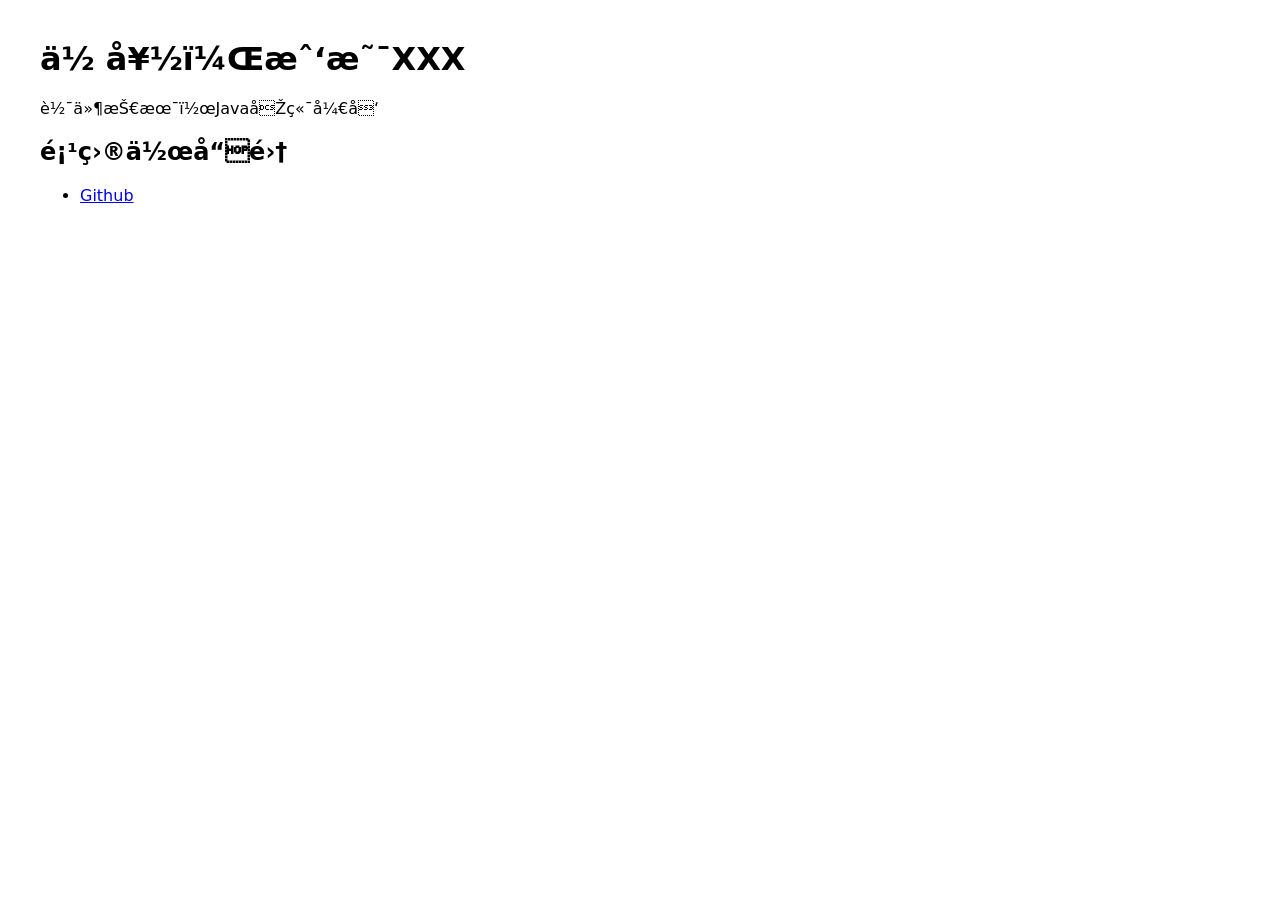
==== index.html @ 96afe9bb "init my site" ====
<!DOCTYPE html>
<html lang="zh‑CN">
<head>
  <meta charset="UTF‑8">
  <title>我的个人主页</title>
  <style>
    body {font-family:system-ui;margin:40px;max‑width:800px;}
  </style>
</head>
<body>
  <h1>你好，我是XXX</h1>
  <p>软件技术｜Java后端开发</p>
  <h2>项目作品集</h2>
  <ul>
    <li><a href="https://github.com/Cheerful063">Github</a></li>
  </ul>
</body>
</html>
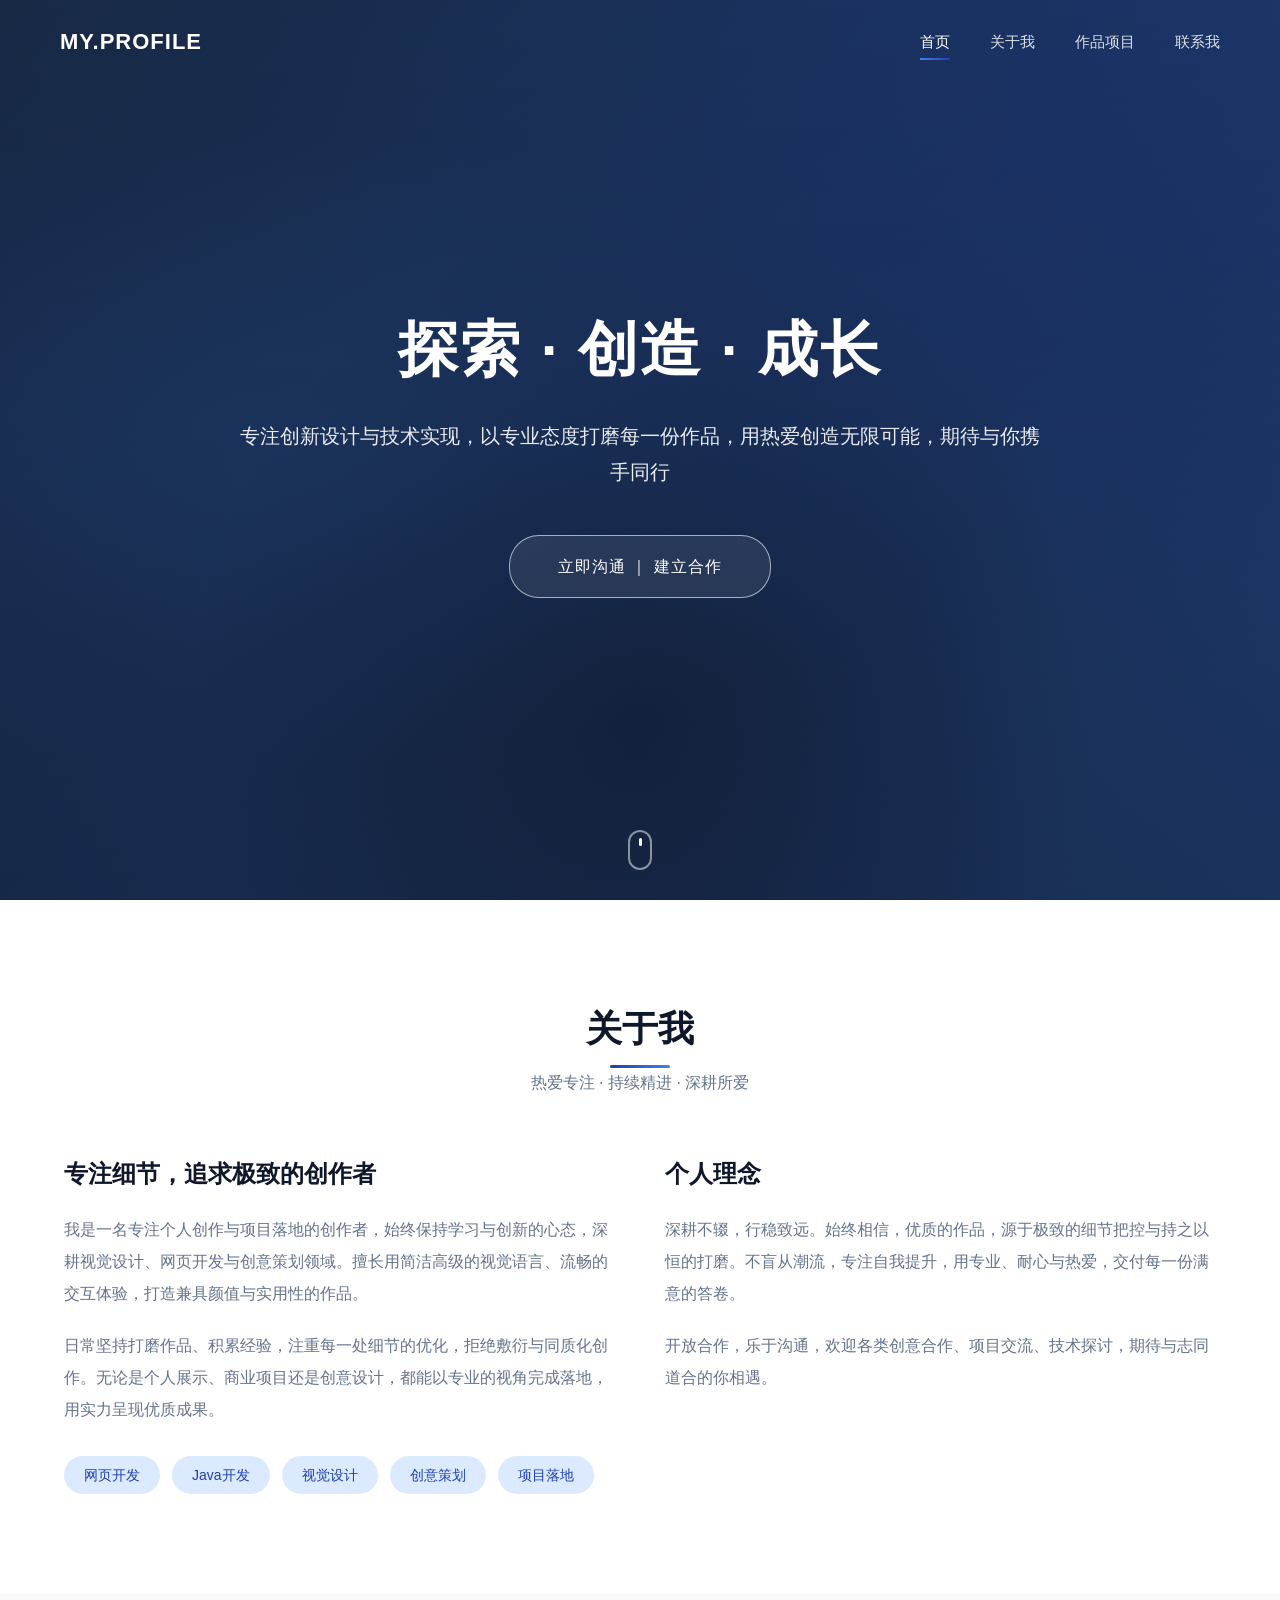
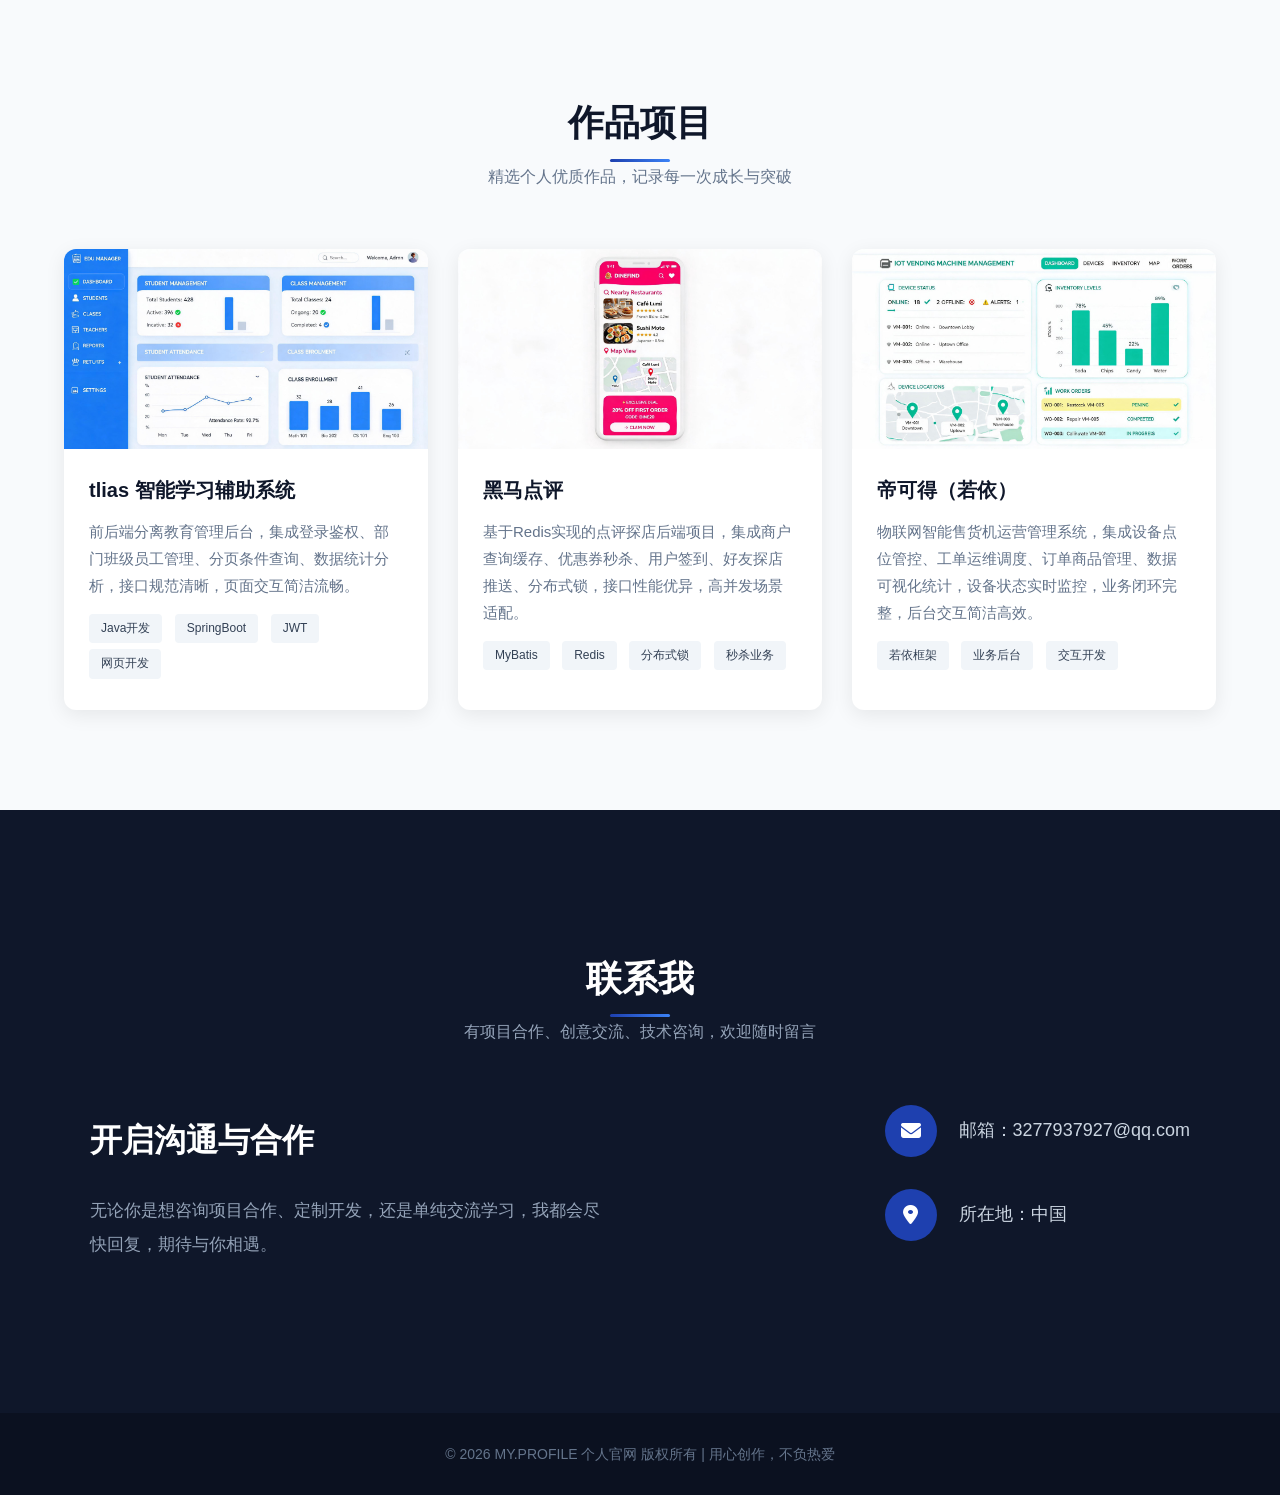
==== commit 2bb9467f: "个人主页" ====
--- a/index.html
+++ b/index.html
@@ -1,18 +1,161 @@
 <!DOCTYPE html>
-<html lang="zh‑CN">
+<html lang="zh-CN">
+
 <head>
-  <meta charset="UTF‑8">
-  <title>我的个人主页</title>
-  <style>
-    body {font-family:system-ui;margin:40px;max‑width:800px;}
-  </style>
+  <meta charset="UTF-8">
+  <meta name="viewport" content="width=device-width, initial-scale=1.0">
+  <meta name="description" content="MY.PROFILE — 个人作品集官网，专注网页开发、Java开发、视觉设计与创意策划，探索·创造·成长">
+  <meta name="keywords" content="个人官网,作品集,网页开发,Java开发,视觉设计,创意策划">
+  <meta name="author" content="MY.PROFILE">
+  <meta property="og:title" content="MY.PROFILE | 探索 · 创造 · 成长">
+  <meta property="og:description" content="专注创新设计与技术实现，用热爱创造无限可能">
+  <meta property="og:type" content="website">
+  <title>MY.PROFILE | 探索 · 创造 · 成长</title>
+  <link rel="preconnect" href="https://cdnjs.cloudflare.com" crossorigin>
+  <link rel="stylesheet" href="https://cdnjs.cloudflare.com/ajax/libs/font-awesome/6.4.0/css/all.min.css">
+  <link rel="stylesheet" href="style.css">
 </head>
+
 <body>
-  <h1>你好，我是XXX</h1>
-  <p>软件技术｜Java后端开发</p>
-  <h2>项目作品集</h2>
-  <ul>
-    <li><a href="https://github.com/Cheerful063">Github</a></li>
-  </ul>
+  <nav id="navbar">
+    <div class="logo">MY.PROFILE</div>
+    <div class="nav-links" id="navLinks">
+      <a href="#home" class="nav-link active">首页</a>
+      <a href="#about" class="nav-link">关于我</a>
+      <a href="#works" class="nav-link">作品项目</a>
+      <a href="#contact" class="nav-link">联系我</a>
+    </div>
+    <button class="hamburger" id="hamburger" aria-label="菜单">
+      <span></span><span></span><span></span>
+    </button>
+  </nav>
+
+  <section class="hero" id="home">
+    <div class="hero-bg"></div>
+    <div class="overlay"></div>
+    <div class="hero-content reveal">
+      <h1>探索 · 创造 · 成长</h1>
+      <p>专注创新设计与技术实现，以专业态度打磨每一份作品，用热爱创造无限可能，期待与你携手同行</p>
+      <a href="#contact" class="contact-btn">立即沟通 ｜ 建立合作</a>
+    </div>
+    <div class="scroll-hint">
+      <span></span>
+    </div>
+  </section>
+
+  <section class="about" id="about">
+    <div class="container">
+      <div class="section-title reveal">
+        <h2>关于我</h2>
+        <p>热爱专注 · 持续精进 · 深耕所爱</p>
+      </div>
+      <div class="about-wrap">
+        <div class="about-text reveal">
+          <h3>专注细节，追求极致的创作者</h3>
+          <p>我是一名专注个人创作与项目落地的创作者，始终保持学习与创新的心态，深耕视觉设计、网页开发与创意策划领域。擅长用简洁高级的视觉语言、流畅的交互体验，打造兼具颜值与实用性的作品。</p>
+          <p>日常坚持打磨作品、积累经验，注重每一处细节的优化，拒绝敷衍与同质化创作。无论是个人展示、商业项目还是创意设计，都能以专业的视角完成落地，用实力呈现优质成果。</p>
+          <div class="about-skills">
+            <span class="skill-tag">网页开发</span>
+            <span class="skill-tag">Java开发</span>
+            <span class="skill-tag">视觉设计</span>
+            <span class="skill-tag">创意策划</span>
+            <span class="skill-tag">项目落地</span>
+          </div>
+        </div>
+        <div class="about-text reveal">
+          <h3>个人理念</h3>
+          <p>深耕不辍，行稳致远。始终相信，优质的作品，源于极致的细节把控与持之以恒的打磨。不盲从潮流，专注自我提升，用专业、耐心与热爱，交付每一份满意的答卷。</p>
+          <p>开放合作，乐于沟通，欢迎各类创意合作、项目交流、技术探讨，期待与志同道合的你相遇。</p>
+        </div>
+      </div>
+    </div>
+  </section>
+
+  <section class="works" id="works">
+    <div class="container">
+      <div class="section-title reveal">
+        <h2>作品项目</h2>
+        <p>精选个人优质作品，记录每一次成长与突破</p>
+      </div>
+      <div class="works-grid">
+        <div class="work-card reveal">
+          <a href="tlias.html" class="work-link">
+            <div class="work-img"><img src="images/tlias.jpg" alt="tlias智能学习辅助系统" loading="lazy"></div>
+            <div class="work-info">
+              <h4>tlias 智能学习辅助系统</h4>
+              <p>前后端分离教育管理后台，集成登录鉴权、部门班级员工管理、分页条件查询、数据统计分析，接口规范清晰，页面交互简洁流畅。</p>
+              <span class="work-tag">Java开发</span>
+              <span class="work-tag">SpringBoot</span>
+              <span class="work-tag">JWT</span>
+              <span class="work-tag">网页开发</span>
+            </div>
+          </a>
+        </div>
+        <div class="work-card reveal">
+          <a href="hmdp.html" class="work-link">
+            <div class="work-img"><img src="images/hmdp.jpg" alt="黑马点评项目" loading="lazy"></div>
+            <div class="work-info">
+              <h4>黑马点评</h4>
+              <p>基于Redis实现的点评探店后端项目，集成商户查询缓存、优惠券秒杀、用户签到、好友探店推送、分布式锁，接口性能优异，高并发场景适配。</p>
+              <span class="work-tag">MyBatis</span>
+              <span class="work-tag">Redis</span>
+              <span class="work-tag">分布式锁</span>
+              <span class="work-tag">秒杀业务</span>
+            </div>
+          </a>
+        </div>
+        <div class="work-card reveal">
+          <a href="dkd.html" class="work-link">
+            <div class="work-img"><img src="images/dkd_new.jpg" alt="帝可得智能售货机管理系统" loading="lazy"></div>
+            <div class="work-info">
+              <h4>帝可得（若依）</h4>
+              <p>物联网智能售货机运营管理系统，集成设备点位管控、工单运维调度、订单商品管理、数据可视化统计，设备状态实时监控，业务闭环完整，后台交互简洁高效。</p>
+              <span class="work-tag">若依框架</span>
+              <span class="work-tag">业务后台</span>
+              <span class="work-tag">交互开发</span>
+            </div>
+          </a>
+        </div>
+      </div>
+    </div>
+  </section>
+
+  <section class="contact" id="contact">
+    <div class="container">
+      <div class="section-title reveal">
+        <h2>联系我</h2>
+        <p>有项目合作、创意交流、技术咨询，欢迎随时留言</p>
+      </div>
+
+      <div class="contact-wrap">
+        <div class="contact-info reveal">
+          <h3>开启沟通与合作</h3>
+          <p>无论你是想咨询项目合作、定制开发，还是单纯交流学习，我都会尽快回复，期待与你相遇。</p>
+        </div>
+        <div class="contact-right reveal">
+          <a href="mailto:3277937927@qq.com" class="contact-item">
+            <i class="fas fa-envelope"></i>
+            <span>邮箱：3277937927@qq.com</span>
+          </a>
+          <div class="contact-item">
+            <i class="fas fa-map-marker-alt"></i>
+            <span>所在地：中国</span>
+          </div>
+        </div>
+      </div>
+
+    </div>
+  </section>
+
+  <button id="backToTop" aria-label="回到顶部">
+    <i class="fas fa-arrow-up"></i>
+  </button>
+
+  <footer>
+    <p>© <span id="year"></span> MY.PROFILE 个人官网 版权所有 | 用心创作，不负热爱 </p>
+  </footer>
+
+  <script src="main.js" defer></script>
 </body>
-</html>
+
+</html>
--- a/style.css
+++ b/style.css
@@ -0,0 +1,778 @@
+:root {
+  --primary: #1e40af;
+  --primary-dark: #0f172a;
+  --primary-light: #dbeafe;
+  --accent: #3b82f6;
+  --success: #10b981;
+  --text: #333;
+  --text-light: #64748b;
+  --text-lighter: #94a3b8;
+  --bg: #f8fafc;
+  --bg-dark: #0f172a;
+  --white: #ffffff;
+  --shadow: 0 5px 20px rgba(0, 0, 0, 0.08);
+  --shadow-hover: 0 15px 40px rgba(0, 0, 0, 0.12);
+  --radius: 12px;
+  --transition: 0.35s ease;
+}
+
+* {
+  margin: 0;
+  padding: 0;
+  box-sizing: border-box;
+  font-family: "Microsoft YaHei", "PingFang SC", -apple-system, BlinkMacSystemFont, sans-serif;
+}
+
+.work-link {
+  text-decoration: none;
+}
+
+html {
+  scroll-behavior: smooth;
+}
+
+body {
+  overflow-x: hidden;
+  color: var(--text);
+  background-color: var(--bg);
+  line-height: 1.6;
+  -webkit-font-smoothing: antialiased;
+}
+
+.container {
+  width: 90%;
+  max-width: 1200px;
+  margin: 0 auto;
+}
+
+.contact-item {
+  text-decoration: none;
+}
+ 
+.section-title {
+  text-align: center;
+  margin-bottom: 60px;
+}
+
+.section-title h2 {
+  font-size: 36px;
+  color: var(--primary-dark);
+  margin-bottom: 12px;
+  position: relative;
+  display: inline-block;
+}
+
+.section-title h2::after {
+  content: '';
+  position: absolute;
+  left: 50%;
+  transform: translateX(-50%);
+  bottom: -10px;
+  width: 60px;
+  height: 3px;
+  background: linear-gradient(90deg, var(--primary), var(--accent));
+  border-radius: 3px;
+}
+
+.section-title p {
+  color: var(--text-light);
+  font-size: 16px;
+}
+
+section {
+  padding: 100px 0;
+}
+
+/* ===== Navbar ===== */
+nav {
+  position: fixed;
+  width: 100%;
+  top: 0;
+  z-index: 999;
+  padding: 24px 60px;
+  display: flex;
+  justify-content: space-between;
+  align-items: center;
+  transition: var(--transition);
+}
+
+nav.scrolled {
+  background-color: rgba(15, 23, 42, 0.95);
+  backdrop-filter: blur(10px);
+  padding: 16px 60px;
+  box-shadow: 0 2px 20px rgba(0, 0, 0, 0.15);
+}
+
+.logo {
+  color: #ffffff;
+  font-size: 22px;
+  font-weight: 700;
+  letter-spacing: 1px;
+  user-select: none;
+}
+
+.nav-links {
+  display: flex;
+  gap: 40px;
+  list-style: none;
+}
+
+.nav-links a {
+  color: #ffffff;
+  text-decoration: none;
+  font-size: 15px;
+  opacity: 0.85;
+  transition: var(--transition);
+  position: relative;
+  padding: 4px 0;
+}
+
+.nav-links a::after {
+  content: '';
+  position: absolute;
+  width: 0;
+  height: 2px;
+  bottom: -2px;
+  left: 0;
+  background: linear-gradient(90deg, var(--accent), var(--primary));
+  transition: width var(--transition);
+}
+
+.nav-links a:hover,
+.nav-links a.active {
+  opacity: 1;
+}
+
+.nav-links a:hover::after,
+.nav-links a.active::after {
+  width: 100%;
+}
+
+.nav-links a:focus-visible {
+  outline: 2px solid var(--accent);
+  outline-offset: 4px;
+  border-radius: 2px;
+}
+
+.hamburger {
+  display: none;
+  background: none;
+  border: none;
+  cursor: pointer;
+  padding: 8px;
+  flex-direction: column;
+  gap: 5px;
+}
+
+.hamburger span {
+  display: block;
+  width: 26px;
+  height: 3px;
+  background: #ffffff;
+  border-radius: 3px;
+  transition: var(--transition);
+}
+
+.hamburger.active span:nth-child(1) {
+  transform: translateY(8px) rotate(45deg);
+}
+
+.hamburger.active span:nth-child(2) {
+  opacity: 0;
+}
+
+.hamburger.active span:nth-child(3) {
+  transform: translateY(-8px) rotate(-45deg);
+}
+
+/* ===== Hero ===== */
+.hero {
+  height: 100vh;
+  min-height: 600px;
+  width: 100%;
+  position: relative;
+  display: flex;
+  align-items: center;
+  justify-content: center;
+  text-align: center;
+  color: white;
+  overflow: hidden;
+}
+
+.hero-bg {
+  position: absolute;
+  inset: 0;
+  background: linear-gradient(-45deg, #0f172a, #1e40af, #3b82f6, #1e3a5f);
+  background-size: 400% 400%;
+  animation: gradientShift 15s ease infinite;
+  z-index: -2;
+}
+
+@keyframes gradientShift {
+  0% {
+    background-position: 0% 50%;
+  }
+
+  50% {
+    background-position: 100% 50%;
+  }
+
+  100% {
+    background-position: 0% 50%;
+  }
+}
+
+.hero-bg::before {
+  content: '';
+  position: absolute;
+  inset: 0;
+  background:
+    radial-gradient(ellipse at 20% 50%, rgba(59, 130, 246, 0.3) 0%, transparent 50%),
+    radial-gradient(ellipse at 80% 20%, rgba(30, 64, 175, 0.4) 0%, transparent 50%),
+    radial-gradient(ellipse at 50% 80%, rgba(15, 23, 42, 0.6) 0%, transparent 50%);
+}
+
+.overlay {
+  position: absolute;
+  inset: 0;
+  background: linear-gradient(180deg, rgba(15, 23, 42, 0.5) 0%, rgba(15, 23, 42, 0.7) 100%);
+  z-index: -1;
+}
+
+.hero-content {
+  max-width: 850px;
+  padding: 0 20px;
+  animation: heroFadeIn 1.2s ease 0.3s both;
+}
+
+@keyframes heroFadeIn {
+  from {
+    opacity: 0;
+    transform: translateY(40px);
+  }
+
+  to {
+    opacity: 1;
+    transform: translateY(0);
+  }
+}
+
+.hero-content h1 {
+  font-size: 60px;
+  margin-bottom: 20px;
+  letter-spacing: 2px;
+  font-weight: 600;
+}
+
+.hero-content p {
+  font-size: 20px;
+  opacity: 0.9;
+  line-height: 1.8;
+  margin-bottom: 45px;
+}
+
+.contact-btn {
+  display: inline-block;
+  padding: 18px 48px;
+  border: 1px solid rgba(255, 255, 255, 0.6);
+  color: #fff;
+  text-decoration: none;
+  border-radius: 30px;
+  font-size: 16px;
+  transition: var(--transition);
+  letter-spacing: 1px;
+  backdrop-filter: blur(5px);
+  background: rgba(255, 255, 255, 0.08);
+}
+
+.contact-btn:hover {
+  background: #ffffff;
+  color: var(--primary-dark);
+  transform: translateY(-3px);
+  box-shadow: 0 10px 30px rgba(255, 255, 255, 0.2);
+}
+
+.contact-btn:focus-visible {
+  outline: 2px solid var(--accent);
+  outline-offset: 4px;
+}
+
+.scroll-hint {
+  position: absolute;
+  bottom: 30px;
+  left: 50%;
+  transform: translateX(-50%);
+  width: 24px;
+  height: 40px;
+  border: 2px solid rgba(255, 255, 255, 0.5);
+  border-radius: 12px;
+  display: flex;
+  justify-content: center;
+  padding-top: 6px;
+}
+
+.scroll-hint span {
+  display: block;
+  width: 3px;
+  height: 8px;
+  background: #fff;
+  border-radius: 2px;
+  animation: scrollDot 2s ease infinite;
+}
+
+@keyframes scrollDot {
+
+  0%,
+  100% {
+    transform: translateY(0);
+    opacity: 1;
+  }
+
+  50% {
+    transform: translateY(14px);
+    opacity: 0;
+  }
+}
+
+/* ===== About ===== */
+.about {
+  background: var(--white);
+}
+
+.about-wrap {
+  display: grid;
+  grid-template-columns: 1fr 1fr;
+  gap: 50px;
+  align-items: start;
+}
+
+.about-text h3 {
+  font-size: 24px;
+  color: var(--primary-dark);
+  margin-bottom: 20px;
+}
+
+.about-text p {
+  font-size: 16px;
+  line-height: 2;
+  color: var(--text-light);
+  margin-bottom: 20px;
+}
+
+.about-skills {
+  display: flex;
+  flex-wrap: wrap;
+  gap: 12px;
+  margin-top: 30px;
+}
+
+.skill-tag {
+  padding: 8px 20px;
+  background: var(--primary-light);
+  color: var(--primary);
+  border-radius: 20px;
+  font-size: 14px;
+  transition: var(--transition);
+  cursor: default;
+}
+
+.skill-tag:hover {
+  background: var(--primary);
+  color: var(--white);
+  transform: translateY(-2px);
+}
+
+/* ===== Works ===== */
+.works {
+  background: var(--bg);
+}
+
+.works-grid {
+  display: grid;
+  grid-template-columns: repeat(auto-fit, minmax(320px, 1fr));
+  gap: 30px;
+}
+
+.work-card {
+  background: var(--white);
+  border-radius: var(--radius);
+  overflow: hidden;
+  box-shadow: var(--shadow);
+  transition: var(--transition);
+}
+
+.work-card:hover {
+  transform: translateY(-10px);
+  box-shadow: var(--shadow-hover);
+}
+
+.work-link {
+  text-decoration: none;
+  color: inherit;
+  display: block;
+}
+
+.work-img {
+  width: 100%;
+  height: 200px;
+  overflow: hidden;
+  position: relative;
+}
+
+.work-img img {
+  width: 100%;
+  height: 100%;
+  object-fit: cover;
+  transition: transform 0.5s ease;
+}
+
+.work-card:hover .work-img img {
+  transform: scale(1.08);
+}
+
+.work-info {
+  padding: 25px;
+}
+
+.work-info h4 {
+  font-size: 20px;
+  color: var(--primary-dark);
+  margin-bottom: 12px;
+}
+
+.work-info p {
+  color: var(--text-light);
+  font-size: 15px;
+  line-height: 1.8;
+  margin-bottom: 15px;
+}
+
+.work-tag {
+  display: inline-block;
+  padding: 5px 12px;
+  background: #f1f5f9;
+  color: #334155;
+  border-radius: 4px;
+  font-size: 12px;
+  margin-right: 8px;
+  margin-bottom: 6px;
+  transition: var(--transition);
+}
+
+.work-tag:hover {
+  background: var(--primary-light);
+  color: var(--primary);
+}
+
+/* ===== Contact ===== */
+.contact {
+  background: var(--bg-dark);
+  color: #fff;
+  padding: 140px 0;
+}
+
+.contact .section-title h2 {
+  color: #fff;
+}
+
+.contact .section-title p {
+  color: var(--text-lighter);
+}
+
+.contact-wrap {
+  display: grid;
+  grid-template-columns: 1fr 1fr;
+  gap: 80px;
+  max-width: 1100px;
+  margin: 0 auto;
+  align-items: center;
+}
+
+.contact-info {
+  text-align: left;
+}
+
+.contact-info h3 {
+  font-size: 32px;
+  margin-bottom: 28px;
+}
+
+.contact-info p {
+  color: var(--text-lighter);
+  line-height: 2;
+  margin-bottom: 0;
+  font-size: 17px;
+  text-align: left;
+}
+
+.contact-right {
+  margin-left: auto;
+  display: flex;
+  flex-direction: column;
+}
+
+.contact-item {
+  display: flex;
+  align-items: center;
+  gap: 22px;
+  margin-bottom: 32px;
+  text-decoration: none;
+  color: inherit;
+  transition: var(--transition);
+}
+
+.contact-item:hover {
+  transform: translateX(5px);
+}
+
+.contact-item:focus-visible {
+  outline: 2px solid var(--accent);
+  outline-offset: 4px;
+  border-radius: 8px;
+  padding: 4px;
+}
+
+.contact-item i {
+  width: 52px;
+  height: 52px;
+  background: var(--primary);
+  border-radius: 50%;
+  display: flex;
+  align-items: center;
+  justify-content: center;
+  font-size: 20px;
+  flex-shrink: 0;
+}
+
+.contact-item:hover i {
+  background: var(--accent);
+}
+
+.contact-item span {
+  color: #cbd5e1;
+  font-size: 18px;
+}
+
+/* ===== Footer ===== */
+footer {
+  background: #0b1120;
+  text-align: center;
+  padding: 30px 0;
+  color: var(--text-light);
+  font-size: 14px;
+}
+
+/* ===== Back to Top ===== */
+#backToTop {
+  position: fixed;
+  bottom: 30px;
+  right: 30px;
+  width: 48px;
+  height: 48px;
+  background: var(--primary);
+  color: #fff;
+  border: none;
+  border-radius: 50%;
+  cursor: pointer;
+  font-size: 18px;
+  display: flex;
+  align-items: center;
+  justify-content: center;
+  opacity: 0;
+  visibility: hidden;
+  transition: var(--transition);
+  box-shadow: 0 4px 15px rgba(30, 64, 175, 0.4);
+  z-index: 998;
+}
+
+#backToTop.visible {
+  opacity: 1;
+  visibility: visible;
+}
+
+#backToTop:hover {
+  background: var(--accent);
+  transform: translateY(-3px);
+  box-shadow: 0 6px 20px rgba(59, 130, 246, 0.5);
+}
+
+#backToTop:focus-visible {
+  outline: 2px solid #fff;
+  outline-offset: 2px;
+}
+
+/* ===== Reveal Animation ===== */
+.reveal {
+  opacity: 0;
+  transform: translateY(40px);
+  transition: opacity 0.8s ease, transform 0.8s ease;
+}
+
+.reveal.active {
+  opacity: 1;
+  transform: translateY(0);
+}
+
+/* ===== Responsive ===== */
+@media (max-width: 968px) {
+  .about-wrap {
+    grid-template-columns: 1fr;
+    gap: 40px;
+  }
+
+  .contact-wrap {
+    grid-template-columns: 1fr;
+    gap: 50px;
+  }
+
+  .contact-right {
+    margin-left: 0;
+  }
+}
+
+@media (max-width: 768px) {
+  nav {
+    padding: 16px 24px;
+  }
+
+  nav.scrolled {
+    padding: 12px 24px;
+  }
+
+  .hamburger {
+    display: flex;
+    z-index: 1000;
+  }
+
+  .nav-links {
+    position: fixed;
+    top: 0;
+    right: -100%;
+    width: 75%;
+    max-width: 320px;
+    height: 100vh;
+    background: rgba(15, 23, 42, 0.98);
+    backdrop-filter: blur(15px);
+    flex-direction: column;
+    justify-content: center;
+    align-items: center;
+    gap: 35px;
+    transition: right 0.4s ease;
+    box-shadow: -5px 0 25px rgba(0, 0, 0, 0.2);
+  }
+
+  .nav-links.active {
+    right: 0;
+  }
+
+  .nav-links a {
+    font-size: 18px;
+    opacity: 1;
+  }
+
+  .hero-content h1 {
+    font-size: 36px;
+    letter-spacing: 1px;
+  }
+
+  .hero-content p {
+    font-size: 16px;
+    margin-bottom: 35px;
+  }
+
+  .contact-btn {
+    padding: 14px 36px;
+    font-size: 15px;
+  }
+
+  section {
+    padding: 70px 0;
+  }
+
+  .section-title h2 {
+    font-size: 28px;
+  }
+
+  .section-title {
+    margin-bottom: 40px;
+  }
+
+  .contact {
+    padding: 80px 0;
+  }
+
+  .contact-info {
+    text-align: center;
+  }
+
+  .contact-info p {
+    text-align: center;
+  }
+
+  .contact-right {
+    width: 100%;
+  }
+
+  .contact-item {
+    justify-content: center;
+  }
+
+  .contact-info h3 {
+    font-size: 26px;
+  }
+
+  .contact-item i {
+    width: 44px;
+    height: 44px;
+    font-size: 17px;
+  }
+
+  .about-text h3 {
+    font-size: 20px;
+  }
+
+  .works-grid {
+    grid-template-columns: 1fr;
+  }
+
+  #backToTop {
+    bottom: 20px;
+    right: 20px;
+    width: 42px;
+    height: 42px;
+  }
+}
+
+@media (max-width: 480px) {
+  .hero-content h1 {
+    font-size: 28px;
+  }
+
+  .hero-content p {
+    font-size: 14px;
+  }
+
+  .logo {
+    font-size: 18px;
+  }
+
+  .skill-tag {
+    padding: 6px 14px;
+    font-size: 13px;
+  }
+}
+
+@media (prefers-reduced-motion: reduce) {
+
+  *,
+  *::before,
+  *::after {
+    animation-duration: 0.01ms !important;
+    transition-duration: 0.01ms !important;
+  }
+
+  .reveal {
+    opacity: 1;
+    transform: none;
+  }
+}
